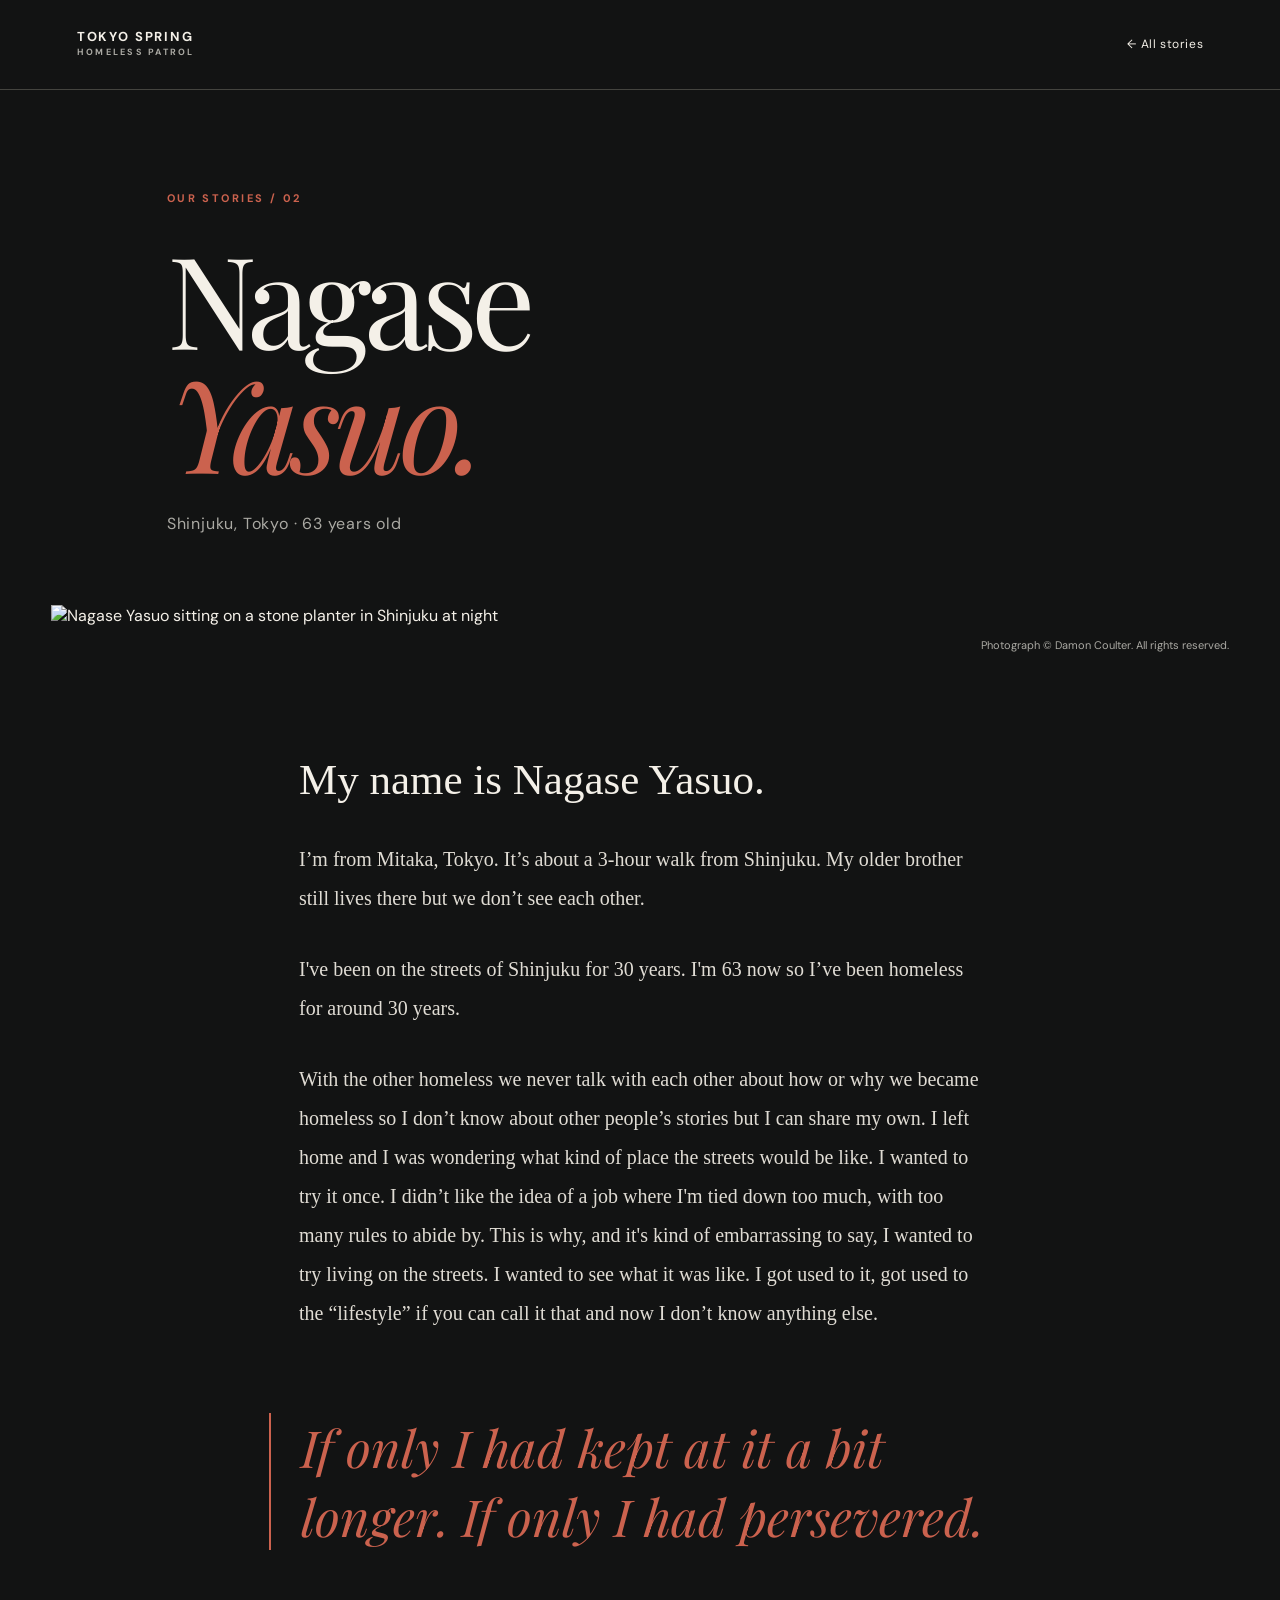
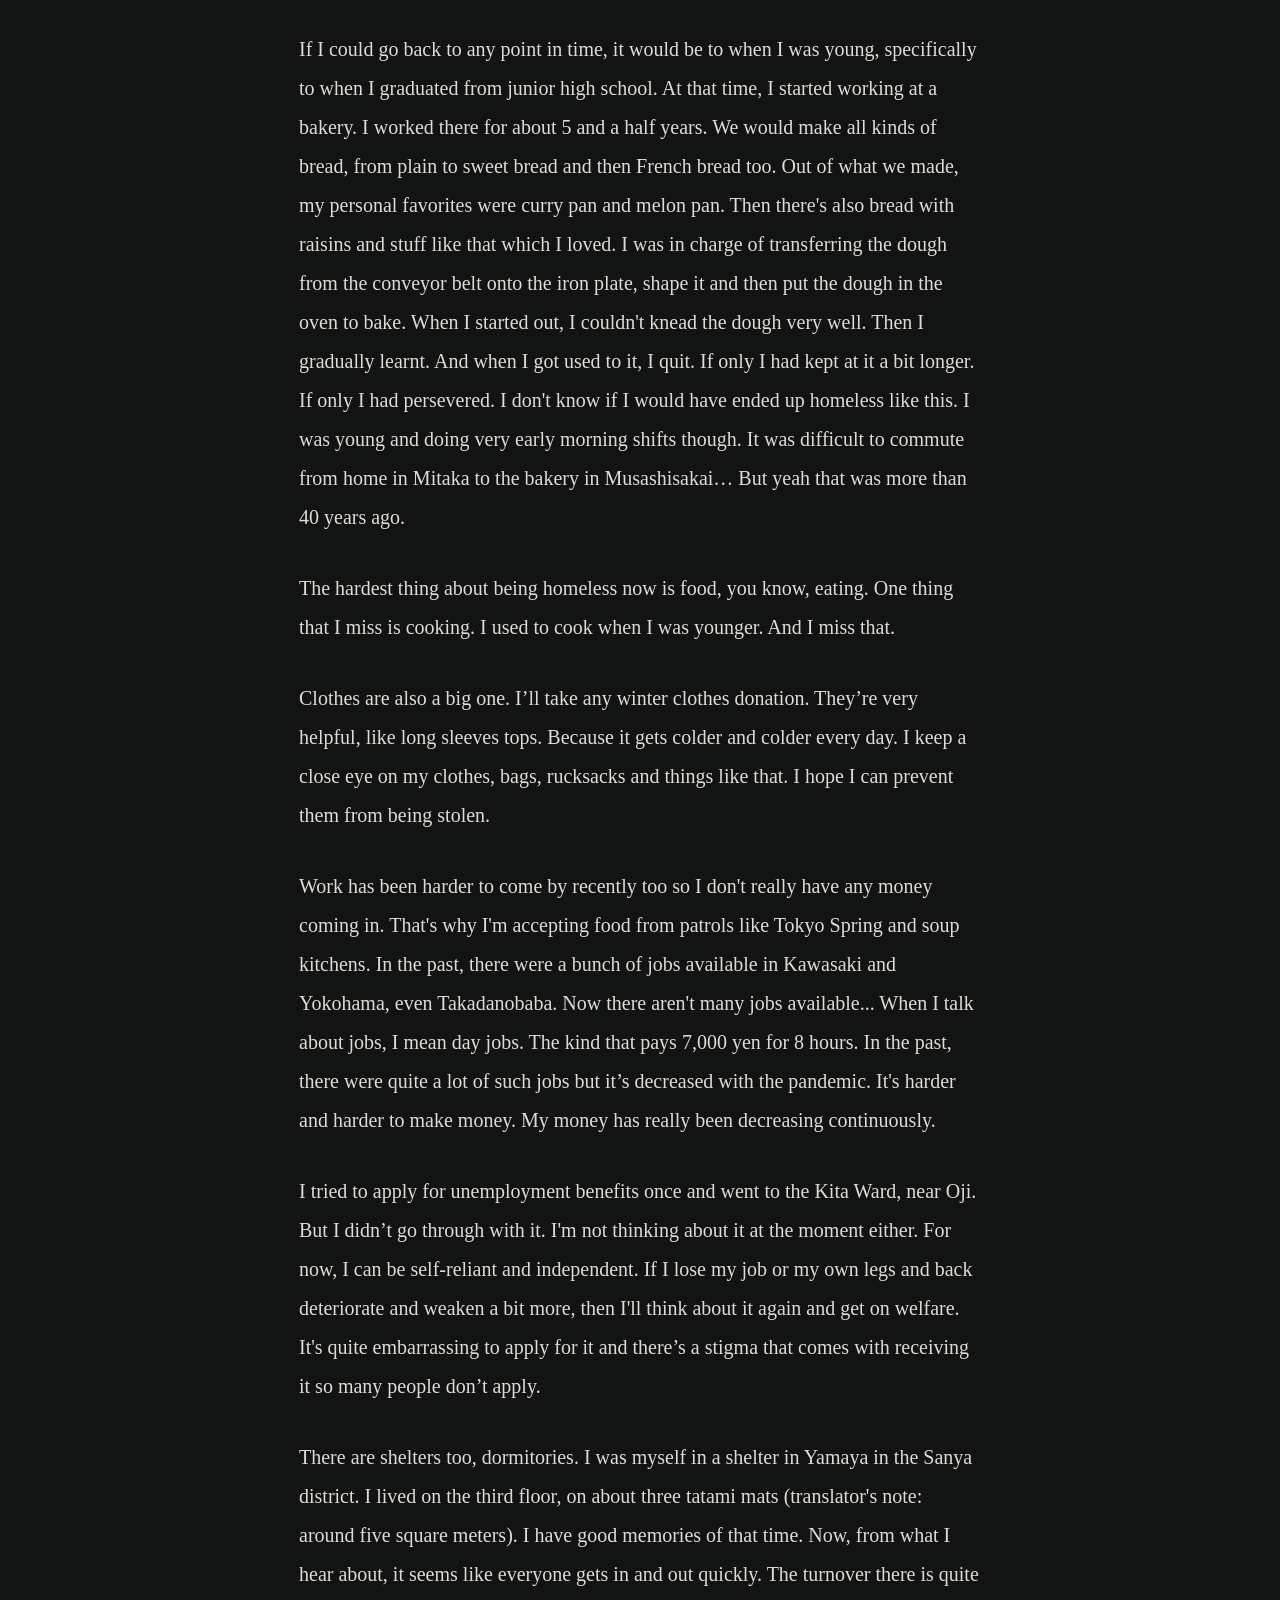
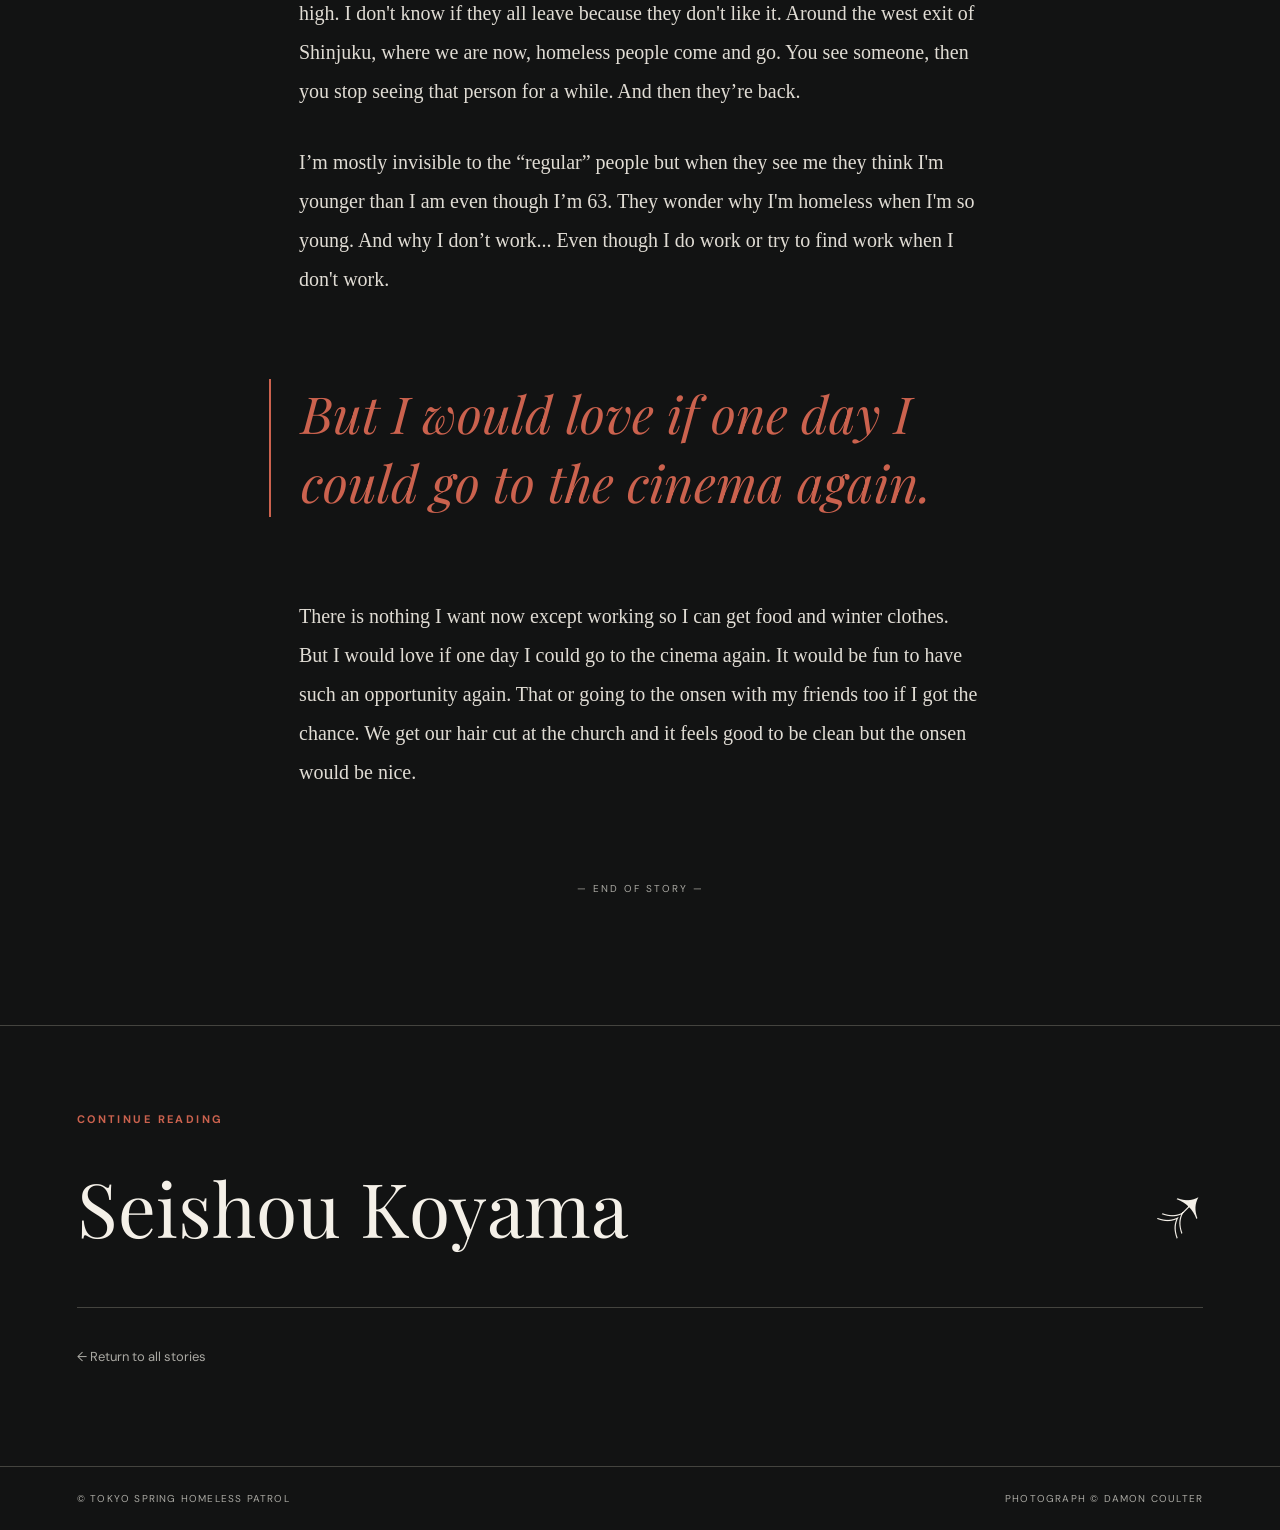
==== nagase-yasuo.html @ a422cee6 "Add files via upload" ====
<!doctype html><html lang="en"><head><meta charset="utf-8"><meta name="viewport" content="width=device-width, initial-scale=1"><meta name="theme-color" content="#121313"><meta name="description" content="Nagase Yasuo shares his memories of working in a bakery and 30 years living on the streets of Shinjuku."><title>Nagase Yasuo — TSHP Stories</title><link rel="stylesheet" href="style.css"></head><body><header class="top"><a class="brand" href="index.html">TOKYO SPRING<br><span>HOMELESS PATROL</span></a><nav><a href="index.html">← All stories</a></nav></header><main><article><div class="story-heading"><p class="eyebrow">OUR STORIES / 02</p><h1>Nagase<br><em>Yasuo.</em></h1><p class="story-sub">Shinjuku, Tokyo · 63 years old</p></div><figure class="cover"><img src="assets/nagase-yasuo.jpeg" alt="Nagase Yasuo sitting on a stone planter in Shinjuku at night"><figcaption>Photograph © Damon Coulter. All rights reserved.</figcaption></figure><div class="article-body"><p class="opening">My name is Nagase Yasuo.</p><p>I’m from Mitaka, Tokyo. It’s about a 3-hour walk from Shinjuku. My older brother still lives there but we don’t see each other.</p><p>I've been on the streets of Shinjuku for 30 years. I'm 63 now so I’ve been homeless for around 30 years.</p><p>With the other homeless we never talk with each other about how or why we became homeless so I don’t know about other people’s stories but I can share my own. I left home and I was wondering what kind of place the streets would be like. I wanted to try it once. I didn’t like the idea of a job where I'm tied down too much, with too many rules to abide by. This is why, and it's kind of embarrassing to say, I wanted to try living on the streets. I wanted to see what it was like. I got used to it, got used to the “lifestyle” if you can call it that and now I don’t know anything else.</p><blockquote>If only I had kept at it a bit longer. If only I had persevered.</blockquote><p>If I could go back to any point in time, it would be to when I was young, specifically to when I graduated from junior high school. At that time, I started working at a bakery. I worked there for about 5 and a half years. We would make all kinds of bread, from plain to sweet bread and then French bread too. Out of what we made, my personal favorites were curry pan and melon pan. Then there's also bread with raisins and stuff like that which I loved. I was in charge of transferring the dough from the conveyor belt onto the iron plate, shape it and then put the dough in the oven to bake. When I started out, I couldn't knead the dough very well. Then I gradually learnt. And when I got used to it, I quit. If only I had kept at it a bit longer. If only I had persevered. I don't know if I would have ended up homeless like this. I was young and doing very early morning shifts though. It was difficult to commute from home in Mitaka to the bakery in Musashisakai… But yeah that was more than 40 years ago.</p><p>The hardest thing about being homeless now is food, you know, eating. One thing that I miss is cooking. I used to cook when I was younger. And I miss that.</p><p>Clothes are also a big one. I’ll take any winter clothes donation. They’re very helpful, like long sleeves tops. Because it gets colder and colder every day. I keep a close eye on my clothes, bags, rucksacks and things like that. I hope I can prevent them from being stolen.</p><p>Work has been harder to come by recently too so I don't really have any money coming in. That's why I'm accepting food from patrols like Tokyo Spring and soup kitchens. In the past, there were a bunch of jobs available in Kawasaki and Yokohama, even Takadanobaba. Now there aren't many jobs available... When I talk about jobs, I mean day jobs. The kind that pays 7,000 yen for 8 hours. In the past, there were quite a lot of such jobs but it’s decreased with the pandemic. It's harder and harder to make money. My money has really been decreasing continuously.</p><p>I tried to apply for unemployment benefits once and went to the Kita Ward, near Oji. But I didn’t go through with it. I'm not thinking about it at the moment either. For now, I can be self-reliant and independent. If I lose my job or my own legs and back deteriorate and weaken a bit more, then I'll think about it again and get on welfare. It's quite embarrassing to apply for it and there’s a stigma that comes with receiving it so many people don’t apply.</p><p>There are shelters too, dormitories. I was myself in a shelter in Yamaya in the Sanya district. I lived on the third floor, on about three tatami mats (translator's note: around five square meters). I have good memories of that time. Now, from what I hear about, it seems like everyone gets in and out quickly. The turnover there is quite high. I don't know if they all leave because they don't like it. Around the west exit of Shinjuku, where we are now, homeless people come and go. You see someone, then you stop seeing that person for a while. And then they’re back.</p><p>I’m mostly invisible to the “regular” people but when they see me they think I'm younger than I am even though I’m 63. They wonder why I'm homeless when I'm so young. And why I don’t work... Even though I do work or try to find work when I don't work.</p><blockquote>But I would love if one day I could go to the cinema again.</blockquote><p>There is nothing I want now except working so I can get food and winter clothes. But I would love if one day I could go to the cinema again. It would be fun to have such an opportunity again. That or going to the onsen with my friends too if I got the chance. We get our hair cut at the church and it feels good to be clean but the onsen would be nice.</p><div class="article-end">— END OF STORY —</div></div></article><section class="next"><p class="eyebrow">CONTINUE READING</p><a href="https://ailiejutant-lgtm.github.io/tshp-koyama/">Seishou Koyama <span>↗</span></a><a class="back" href="index.html">← Return to all stories</a></section></main><footer><span>© TOKYO SPRING HOMELESS PATROL</span><span>PHOTOGRAPH © DAMON COULTER</span></footer></body></html>
---- style.css ----
@import url('https://fonts.googleapis.com/css2?family=DM+Sans:wght@400;500;600;700&family=Playfair+Display:ital,wght@0,400;0,500;1,400&display=swap');
:root{--bg:#121313;--fg:#f4f0e8;--muted:#aaa9a3;--accent:#cb624e;--line:#44443f}*{box-sizing:border-box}html{scroll-behavior:smooth}body{margin:0;background:var(--bg);color:var(--fg);font-family:'DM Sans',Arial,sans-serif}a{color:inherit;text-decoration:none}.top{max-width:1440px;margin:auto;display:flex;align-items:center;justify-content:space-between;padding:30px 6%;border-bottom:1px solid var(--line)}.brand{font-weight:700;font-size:13px;line-height:1.1;letter-spacing:.14em}.brand span{font-size:9px;letter-spacing:.25em;color:var(--muted)}nav{display:flex;gap:30px;font-size:12px;letter-spacing:.05em}nav a:hover,.back:hover{color:var(--accent)}.hero{max-width:1440px;margin:auto;padding:110px 6% 130px}.eyebrow{font-size:11px;font-weight:700;letter-spacing:.22em;color:var(--accent)}h1,h2,blockquote,.closing p,.next>a:first-of-type{font-family:'Playfair Display',Georgia,serif;font-weight:400}h1{font-size:clamp(65px,10vw,156px);line-height:.97;letter-spacing:-.055em;margin:32px 0}h1 em{color:var(--accent);font-weight:400}.lede{font-size:clamp(17px,2vw,22px);line-height:1.7;color:#ccc9c2;max-width:550px}.jump{display:inline-flex;gap:55px;margin-top:55px;border-bottom:1px solid var(--fg);padding-bottom:12px;font-size:13px}.stories{max-width:1440px;margin:auto;padding:0 6% 140px}.section-head,.card-meta{display:flex;justify-content:space-between;align-items:center}.section-head{border-bottom:1px solid var(--line);margin-bottom:36px}.section-head span,.card-meta{font-size:11px;letter-spacing:.14em;color:var(--muted)}.cards{display:grid;grid-template-columns:repeat(2,minmax(0,1fr));gap:35px}.photo-wrap,.placeholder{aspect-ratio:1.35;overflow:hidden;background:#242522}.photo-wrap img{width:100%;height:100%;object-fit:cover;transition:transform .5s}.story-card:hover img{transform:scale(1.04)}.placeholder{display:flex;flex-direction:column;justify-content:space-between;padding:30px;color:#d0c4b3;background:linear-gradient(135deg,#343431,#191a1a)}.placeholder span{font-size:13px}.placeholder div{font:clamp(34px,5vw,68px)/.95 Georgia,serif;letter-spacing:-.04em}.card-meta{padding-top:20px}.story-card h2{font-size:clamp(30px,3.5vw,52px);margin:15px 0 8px}.story-card p{color:var(--muted);font-size:14px;margin:0}.closing{border-top:1px solid var(--line);padding:100px 6%;text-align:center}.closing p{font-style:italic;font-size:clamp(28px,4vw,52px)}.closing span{font-size:10px;letter-spacing:.2em;color:var(--muted)}footer{border-top:1px solid var(--line);padding:25px 6%;display:flex;justify-content:space-between;gap:15px;color:var(--muted);font-size:10px;letter-spacing:.12em}.story-heading{max-width:1100px;margin:auto;padding:90px 6% 55px}.story-heading h1{margin:30px 0}.story-sub{color:var(--muted);letter-spacing:.05em}.cover{margin:0 auto;max-width:1320px;padding:0 4%}.cover img{display:block;width:100%;height:auto}.cover figcaption{text-align:right;color:var(--muted);font-size:11px;padding-top:12px}.article-body{max-width:730px;margin:100px auto 130px;padding:0 24px}.article-body p{font-family:Georgia,serif;font-size:clamp(17px,1.8vw,20px);line-height:1.95;color:#e0dcd4;margin:0 0 32px}.article-body .opening{font-size:clamp(27px,4vw,43px);line-height:1.3;color:var(--fg)}blockquote{font-style:italic;color:var(--accent);font-size:clamp(30px,4.5vw,51px);line-height:1.35;margin:80px -30px;padding-left:30px;border-left:2px solid var(--accent)}.article-end{text-align:center;font-size:10px;letter-spacing:.2em;color:var(--muted);margin-top:90px}.next{padding:75px 6% 100px;border-top:1px solid var(--line);max-width:1440px;margin:auto}.next>a:first-of-type{display:flex;justify-content:space-between;font-size:clamp(38px,6vw,75px);padding:20px 0 50px;border-bottom:1px solid var(--line)}.next .back{display:inline-block;margin-top:40px;color:var(--muted);font-size:13px}@media(max-width:700px){.top{padding:23px 5%}nav{gap:14px;font-size:11px}.hero{padding:75px 6% 90px}.cards{grid-template-columns:1fr;gap:55px}.stories{padding-bottom:90px}.story-heading{padding-top:65px}.article-body{margin:65px auto 90px}.cover{padding:0}.cover figcaption{padding:12px 16px}.article-body blockquote{margin:60px 0;padding-left:20px}footer{flex-direction:column}}
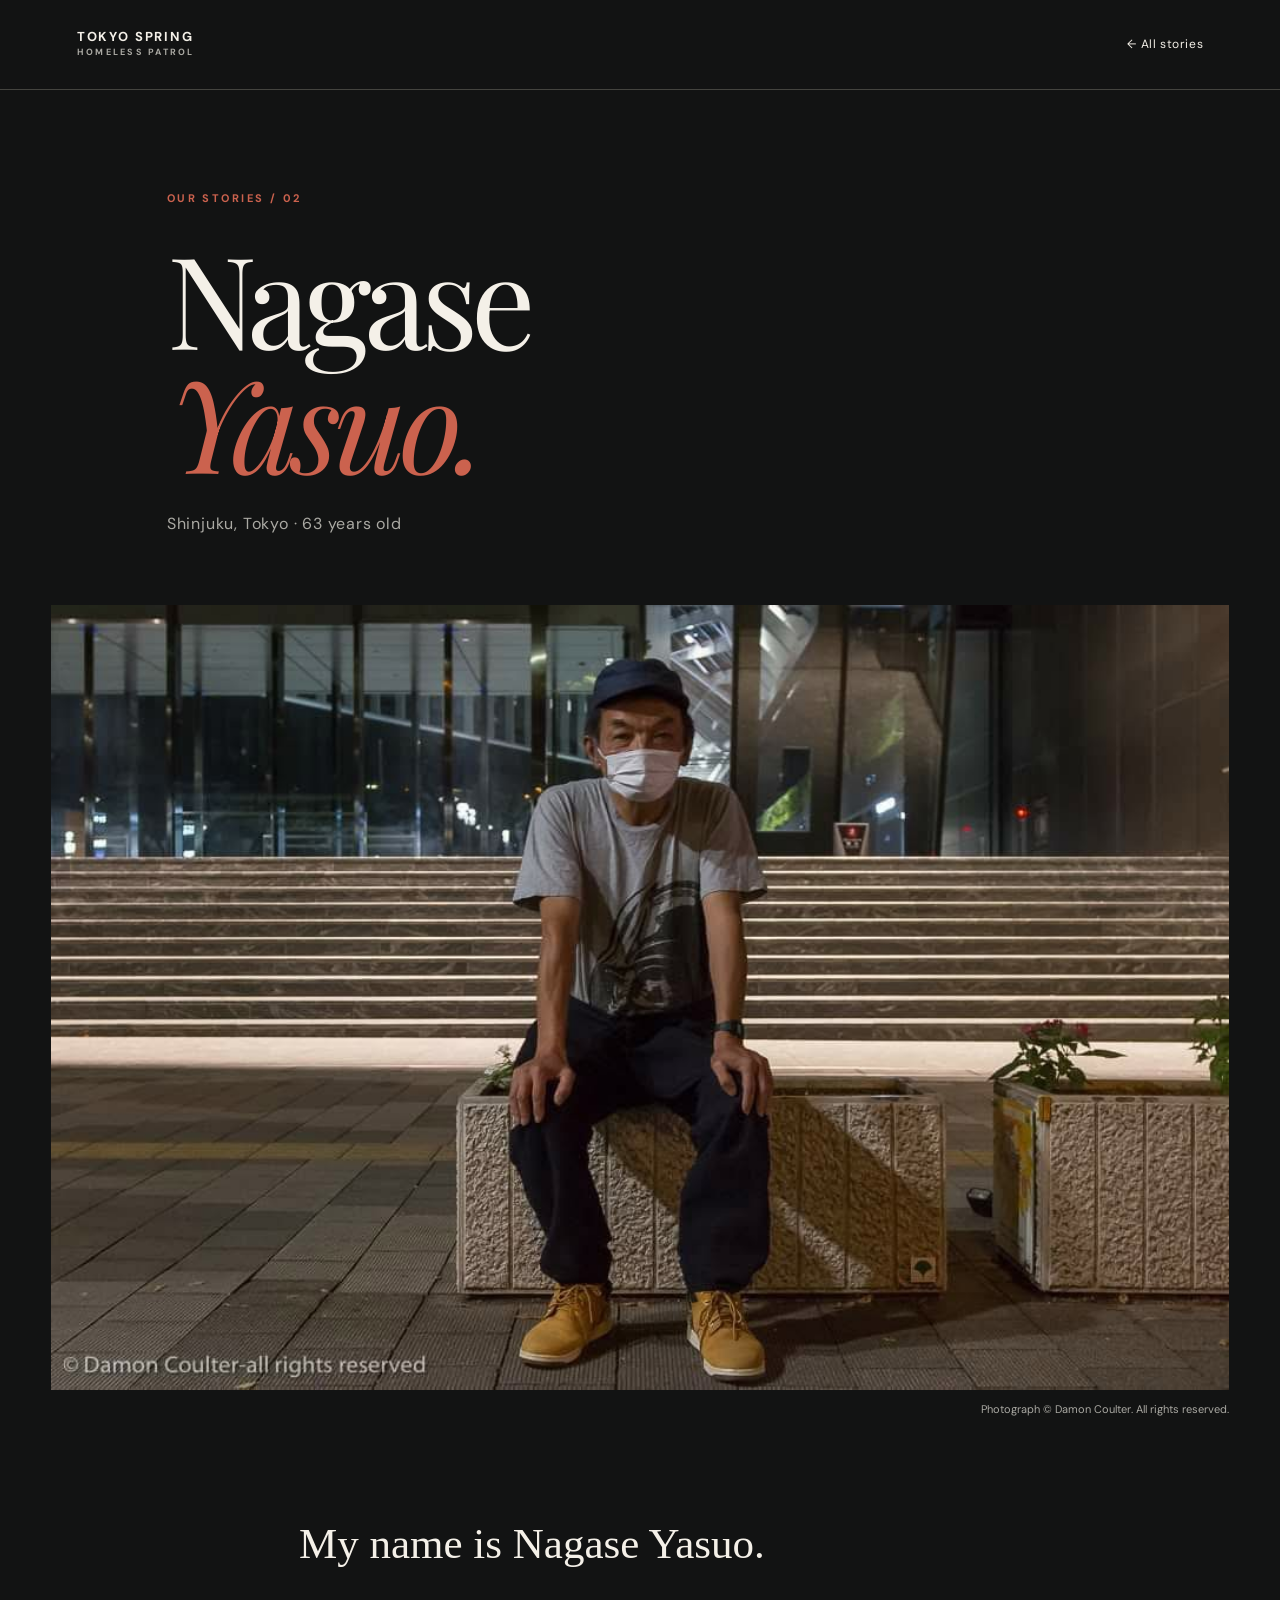
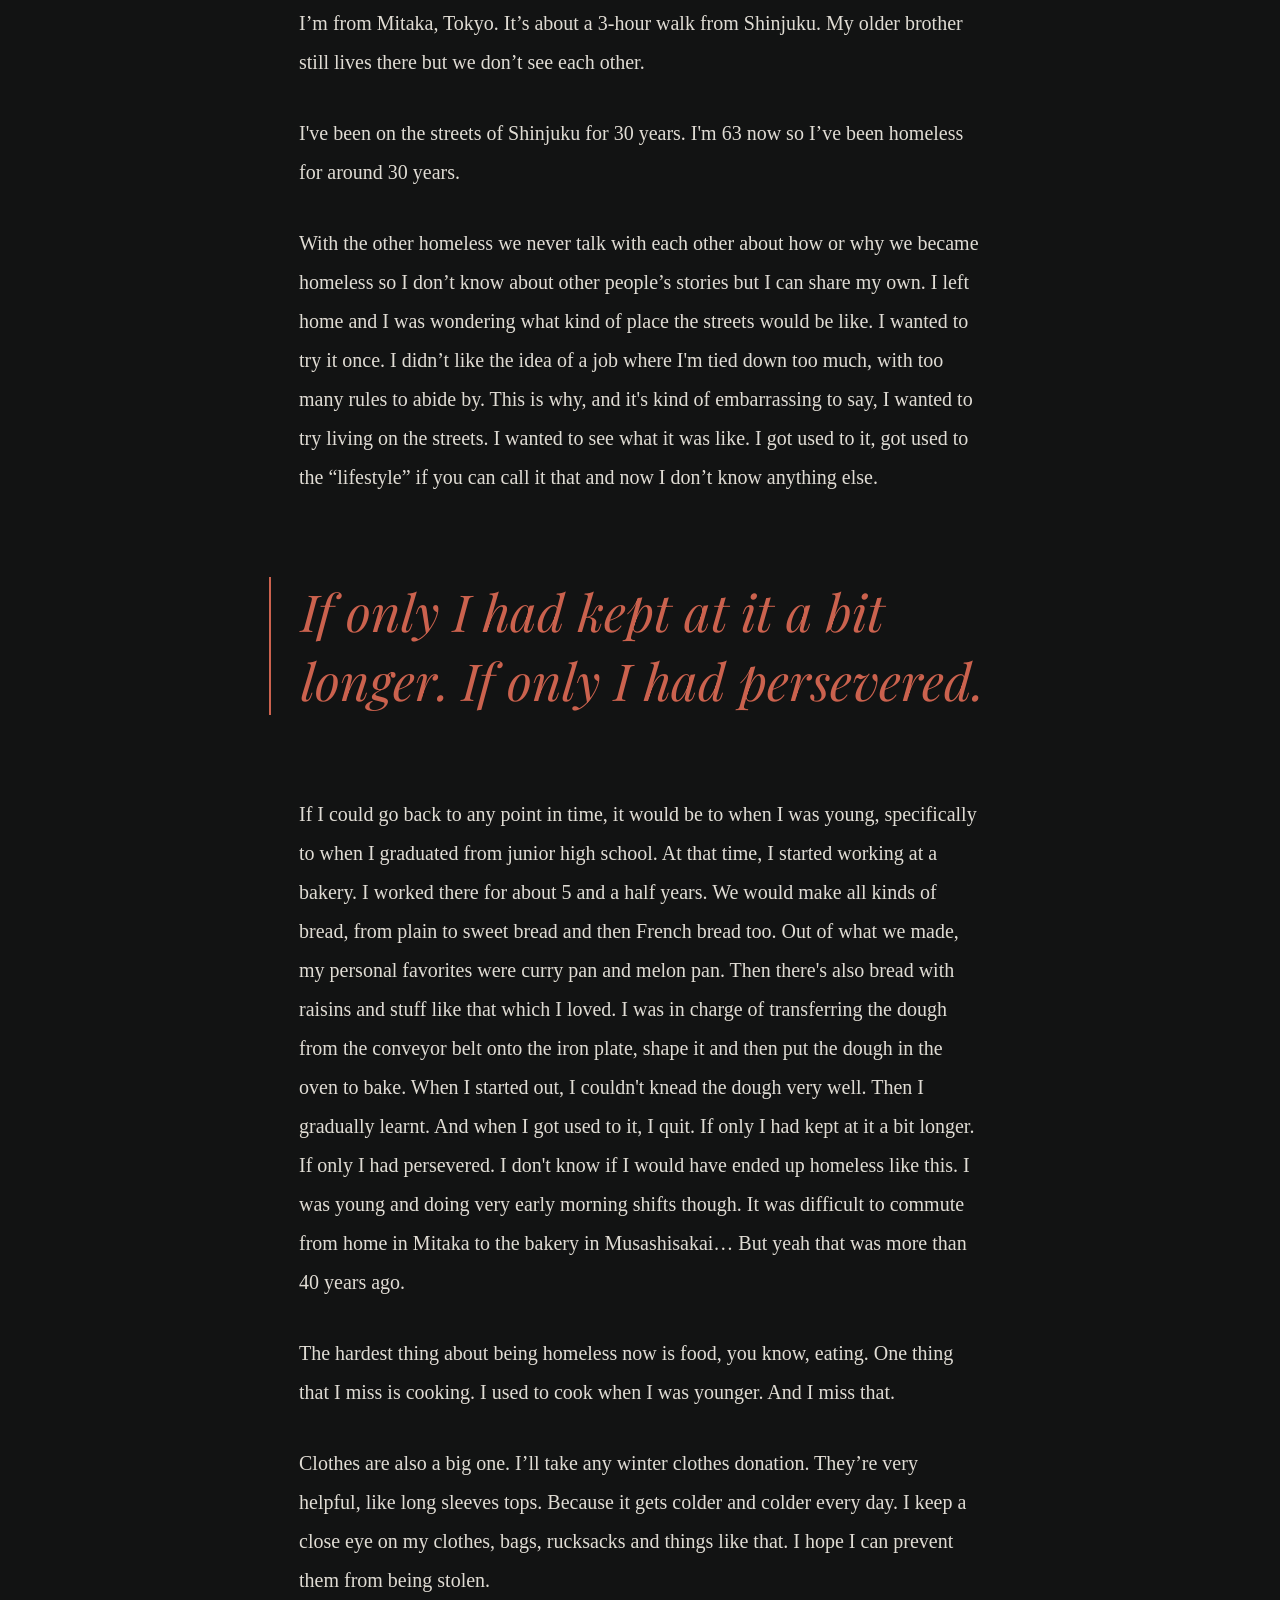
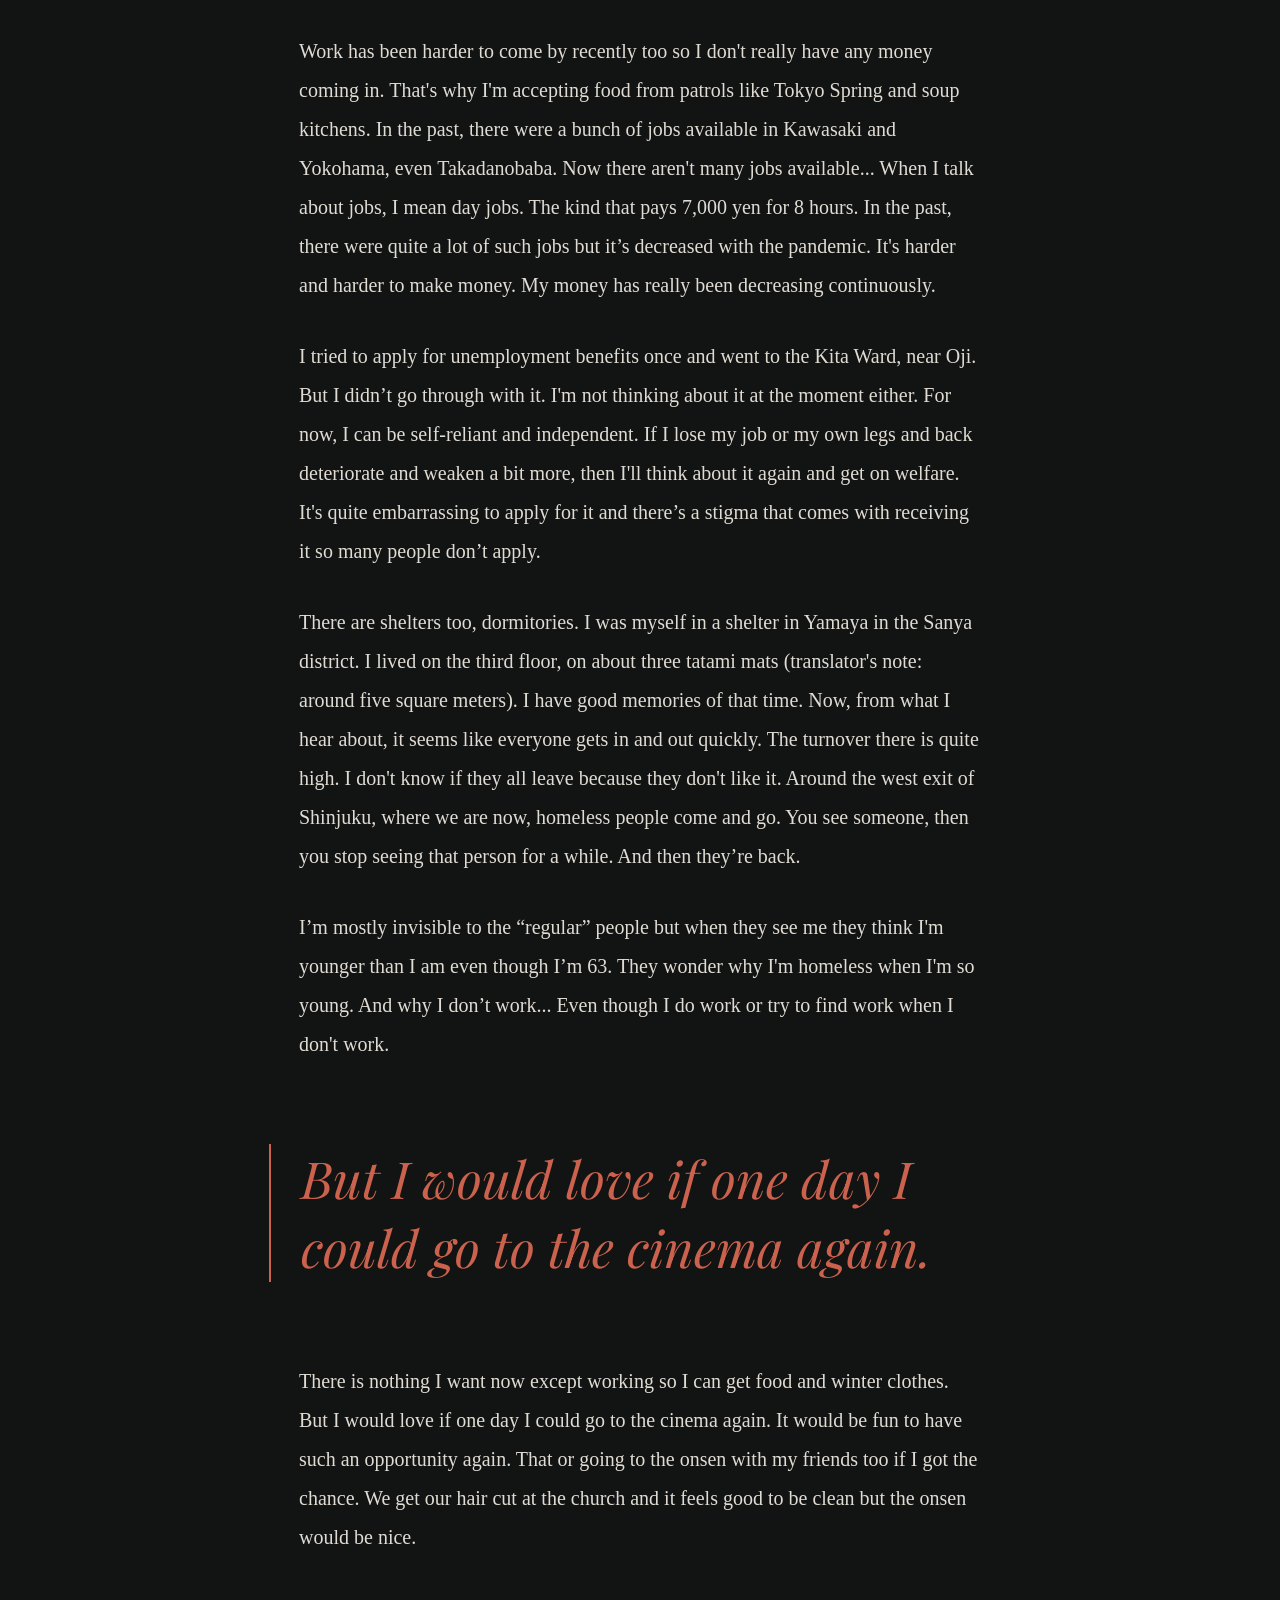
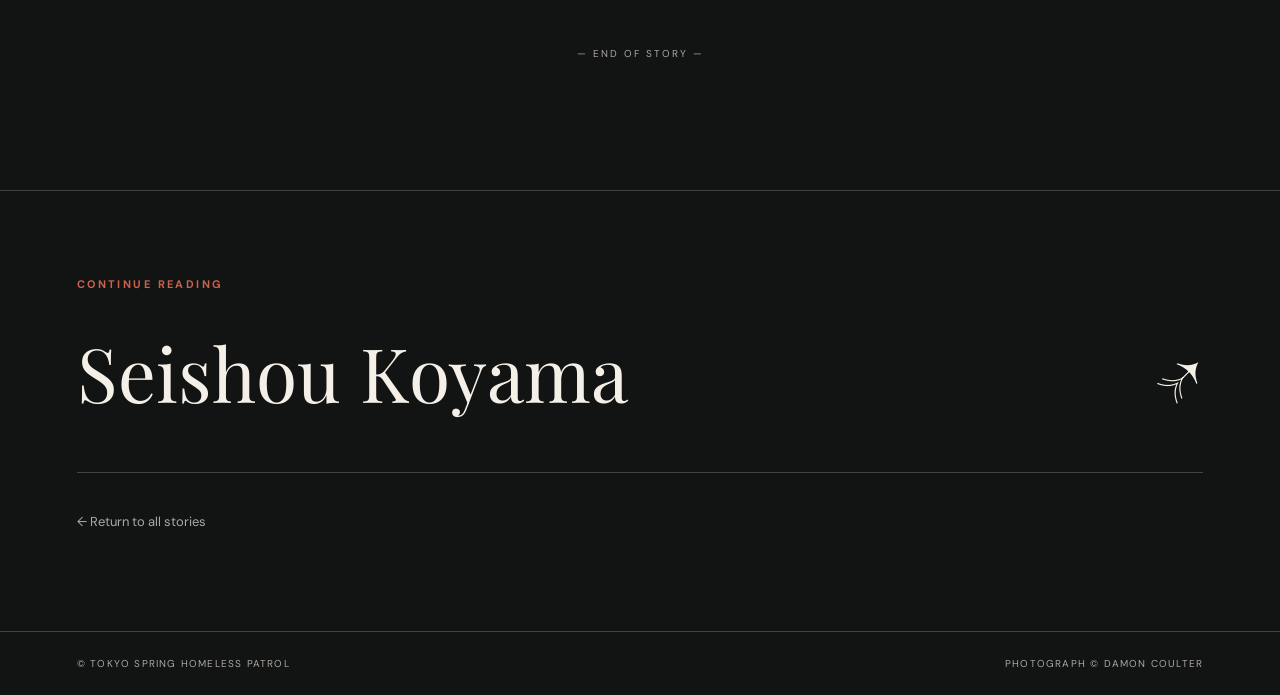
==== commit 9270cc4d: "Fix HTML structure and update image source" ====
--- a/nagase-yasuo.html
+++ b/nagase-yasuo.html
@@ -1 +1 @@
-<!doctype html><html lang="en"><head><meta charset="utf-8"><meta name="viewport" content="width=device-width, initial-scale=1"><meta name="theme-color" content="#121313"><meta name="description" content="Nagase Yasuo shares his memories of working in a bakery and 30 years living on the streets of Shinjuku."><title>Nagase Yasuo — TSHP Stories</title><link rel="stylesheet" href="style.css"></head><body><header class="top"><a class="brand" href="index.html">TOKYO SPRING<br><span>HOMELESS PATROL</span></a><nav><a href="index.html">← All stories</a></nav></header><main><article><div class="story-heading"><p class="eyebrow">OUR STORIES / 02</p><h1>Nagase<br><em>Yasuo.</em></h1><p class="story-sub">Shinjuku, Tokyo · 63 years old</p></div><figure class="cover"><img src="assets/nagase-yasuo.jpeg" alt="Nagase Yasuo sitting on a stone planter in Shinjuku at night"><figcaption>Photograph © Damon Coulter. All rights reserved.</figcaption></figure><div class="article-body"><p class="opening">My name is Nagase Yasuo.</p><p>I’m from Mitaka, Tokyo. It’s about a 3-hour walk from Shinjuku. My older brother still lives there but we don’t see each other.</p><p>I've been on the streets of Shinjuku for 30 years. I'm 63 now so I’ve been homeless for around 30 years.</p><p>With the other homeless we never talk with each other about how or why we became homeless so I don’t know about other people’s stories but I can share my own. I left home and I was wondering what kind of place the streets would be like. I wanted to try it once. I didn’t like the idea of a job where I'm tied down too much, with too many rules to abide by. This is why, and it's kind of embarrassing to say, I wanted to try living on the streets. I wanted to see what it was like. I got used to it, got used to the “lifestyle” if you can call it that and now I don’t know anything else.</p><blockquote>If only I had kept at it a bit longer. If only I had persevered.</blockquote><p>If I could go back to any point in time, it would be to when I was young, specifically to when I graduated from junior high school. At that time, I started working at a bakery. I worked there for about 5 and a half years. We would make all kinds of bread, from plain to sweet bread and then French bread too. Out of what we made, my personal favorites were curry pan and melon pan. Then there's also bread with raisins and stuff like that which I loved. I was in charge of transferring the dough from the conveyor belt onto the iron plate, shape it and then put the dough in the oven to bake. When I started out, I couldn't knead the dough very well. Then I gradually learnt. And when I got used to it, I quit. If only I had kept at it a bit longer. If only I had persevered. I don't know if I would have ended up homeless like this. I was young and doing very early morning shifts though. It was difficult to commute from home in Mitaka to the bakery in Musashisakai… But yeah that was more than 40 years ago.</p><p>The hardest thing about being homeless now is food, you know, eating. One thing that I miss is cooking. I used to cook when I was younger. And I miss that.</p><p>Clothes are also a big one. I’ll take any winter clothes donation. They’re very helpful, like long sleeves tops. Because it gets colder and colder every day. I keep a close eye on my clothes, bags, rucksacks and things like that. I hope I can prevent them from being stolen.</p><p>Work has been harder to come by recently too so I don't really have any money coming in. That's why I'm accepting food from patrols like Tokyo Spring and soup kitchens. In the past, there were a bunch of jobs available in Kawasaki and Yokohama, even Takadanobaba. Now there aren't many jobs available... When I talk about jobs, I mean day jobs. The kind that pays 7,000 yen for 8 hours. In the past, there were quite a lot of such jobs but it’s decreased with the pandemic. It's harder and harder to make money. My money has really been decreasing continuously.</p><p>I tried to apply for unemployment benefits once and went to the Kita Ward, near Oji. But I didn’t go through with it. I'm not thinking about it at the moment either. For now, I can be self-reliant and independent. If I lose my job or my own legs and back deteriorate and weaken a bit more, then I'll think about it again and get on welfare. It's quite embarrassing to apply for it and there’s a stigma that comes with receiving it so many people don’t apply.</p><p>There are shelters too, dormitories. I was myself in a shelter in Yamaya in the Sanya district. I lived on the third floor, on about three tatami mats (translator's note: around five square meters). I have good memories of that time. Now, from what I hear about, it seems like everyone gets in and out quickly. The turnover there is quite high. I don't know if they all leave because they don't like it. Around the west exit of Shinjuku, where we are now, homeless people come and go. You see someone, then you stop seeing that person for a while. And then they’re back.</p><p>I’m mostly invisible to the “regular” people but when they see me they think I'm younger than I am even though I’m 63. They wonder why I'm homeless when I'm so young. And why I don’t work... Even though I do work or try to find work when I don't work.</p><blockquote>But I would love if one day I could go to the cinema again.</blockquote><p>There is nothing I want now except working so I can get food and winter clothes. But I would love if one day I could go to the cinema again. It would be fun to have such an opportunity again. That or going to the onsen with my friends too if I got the chance. We get our hair cut at the church and it feels good to be clean but the onsen would be nice.</p><div class="article-end">— END OF STORY —</div></div></article><section class="next"><p class="eyebrow">CONTINUE READING</p><a href="https://ailiejutant-lgtm.github.io/tshp-koyama/">Seishou Koyama <span>↗</span></a><a class="back" href="index.html">← Return to all stories</a></section></main><footer><span>© TOKYO SPRING HOMELESS PATROL</span><span>PHOTOGRAPH © DAMON COULTER</span></footer></body></html>
+<!doctype html><html lang="en"><head><meta charset="utf-8"><meta name="viewport" content="width=device-width, initial-scale=1"><meta name="theme-color" content="#121313"><meta name="description" content="Nagase Yasuo shares his memories of working in a bakery and 30 years living on the streets of Shinjuku."><title>Nagase Yasuo — TSHP Stories</title><link rel="stylesheet" href="style.css"></head><body><header class="top"><a class="brand" href="index.html">TOKYO SPRING<br><span>HOMELESS PATROL</span></a><nav><a href="index.html">← All stories</a></nav></header><main><article><div class="story-heading"><p class="eyebrow">OUR STORIES / 02</p><h1>Nagase<br><em>Yasuo.</em></h1><p class="story-sub">Shinjuku, Tokyo · 63 years old</p></div><figure class="cover"><img src="nagase-yasuo.jpeg" alt="Nagase Yasuo sitting on a stone planter in Shinjuku at night"><figcaption>Photograph © Damon Coulter. All rights reserved.</figcaption></figure><div class="article-body"><p class="opening">My name is Nagase Yasuo.</p><p>I’m from Mitaka, Tokyo. It’s about a 3-hour walk from Shinjuku. My older brother still lives there but we don’t see each other.</p><p>I've been on the streets of Shinjuku for 30 years. I'm 63 now so I’ve been homeless for around 30 years.</p><p>With the other homeless we never talk with each other about how or why we became homeless so I don’t know about other people’s stories but I can share my own. I left home and I was wondering what kind of place the streets would be like. I wanted to try it once. I didn’t like the idea of a job where I'm tied down too much, with too many rules to abide by. This is why, and it's kind of embarrassing to say, I wanted to try living on the streets. I wanted to see what it was like. I got used to it, got used to the “lifestyle” if you can call it that and now I don’t know anything else.</p><blockquote>If only I had kept at it a bit longer. If only I had persevered.</blockquote><p>If I could go back to any point in time, it would be to when I was young, specifically to when I graduated from junior high school. At that time, I started working at a bakery. I worked there for about 5 and a half years. We would make all kinds of bread, from plain to sweet bread and then French bread too. Out of what we made, my personal favorites were curry pan and melon pan. Then there's also bread with raisins and stuff like that which I loved. I was in charge of transferring the dough from the conveyor belt onto the iron plate, shape it and then put the dough in the oven to bake. When I started out, I couldn't knead the dough very well. Then I gradually learnt. And when I got used to it, I quit. If only I had kept at it a bit longer. If only I had persevered. I don't know if I would have ended up homeless like this. I was young and doing very early morning shifts though. It was difficult to commute from home in Mitaka to the bakery in Musashisakai… But yeah that was more than 40 years ago.</p><p>The hardest thing about being homeless now is food, you know, eating. One thing that I miss is cooking. I used to cook when I was younger. And I miss that.</p><p>Clothes are also a big one. I’ll take any winter clothes donation. They’re very helpful, like long sleeves tops. Because it gets colder and colder every day. I keep a close eye on my clothes, bags, rucksacks and things like that. I hope I can prevent them from being stolen.</p><p>Work has been harder to come by recently too so I don't really have any money coming in. That's why I'm accepting food from patrols like Tokyo Spring and soup kitchens. In the past, there were a bunch of jobs available in Kawasaki and Yokohama, even Takadanobaba. Now there aren't many jobs available... When I talk about jobs, I mean day jobs. The kind that pays 7,000 yen for 8 hours. In the past, there were quite a lot of such jobs but it’s decreased with the pandemic. It's harder and harder to make money. My money has really been decreasing continuously.</p><p>I tried to apply for unemployment benefits once and went to the Kita Ward, near Oji. But I didn’t go through with it. I'm not thinking about it at the moment either. For now, I can be self-reliant and independent. If I lose my job or my own legs and back deteriorate and weaken a bit more, then I'll think about it again and get on welfare. It's quite embarrassing to apply for it and there’s a stigma that comes with receiving it so many people don’t apply.</p><p>There are shelters too, dormitories. I was myself in a shelter in Yamaya in the Sanya district. I lived on the third floor, on about three tatami mats (translator's note: around five square meters). I have good memories of that time. Now, from what I hear about, it seems like everyone gets in and out quickly. The turnover there is quite high. I don't know if they all leave because they don't like it. Around the west exit of Shinjuku, where we are now, homeless people come and go. You see someone, then you stop seeing that person for a while. And then they’re back.</p><p>I’m mostly invisible to the “regular” people but when they see me they think I'm younger than I am even though I’m 63. They wonder why I'm homeless when I'm so young. And why I don’t work... Even though I do work or try to find work when I don't work.</p><blockquote>But I would love if one day I could go to the cinema again.</blockquote><p>There is nothing I want now except working so I can get food and winter clothes. But I would love if one day I could go to the cinema again. It would be fun to have such an opportunity again. That or going to the onsen with my friends too if I got the chance. We get our hair cut at the church and it feels good to be clean but the onsen would be nice.</p><div class="article-end">— END OF STORY —</div></div></article><section class="next"><p class="eyebrow">CONTINUE READING</p><a href="https://ailiejutant-lgtm.github.io/tshp-koyama/">Seishou Koyama <span>↗</span></a><a class="back" href="index.html">← Return to all stories</a></section></main><footer><span>© TOKYO SPRING HOMELESS PATROL</span><span>PHOTOGRAPH © DAMON COULTER</span></footer></body></html>
